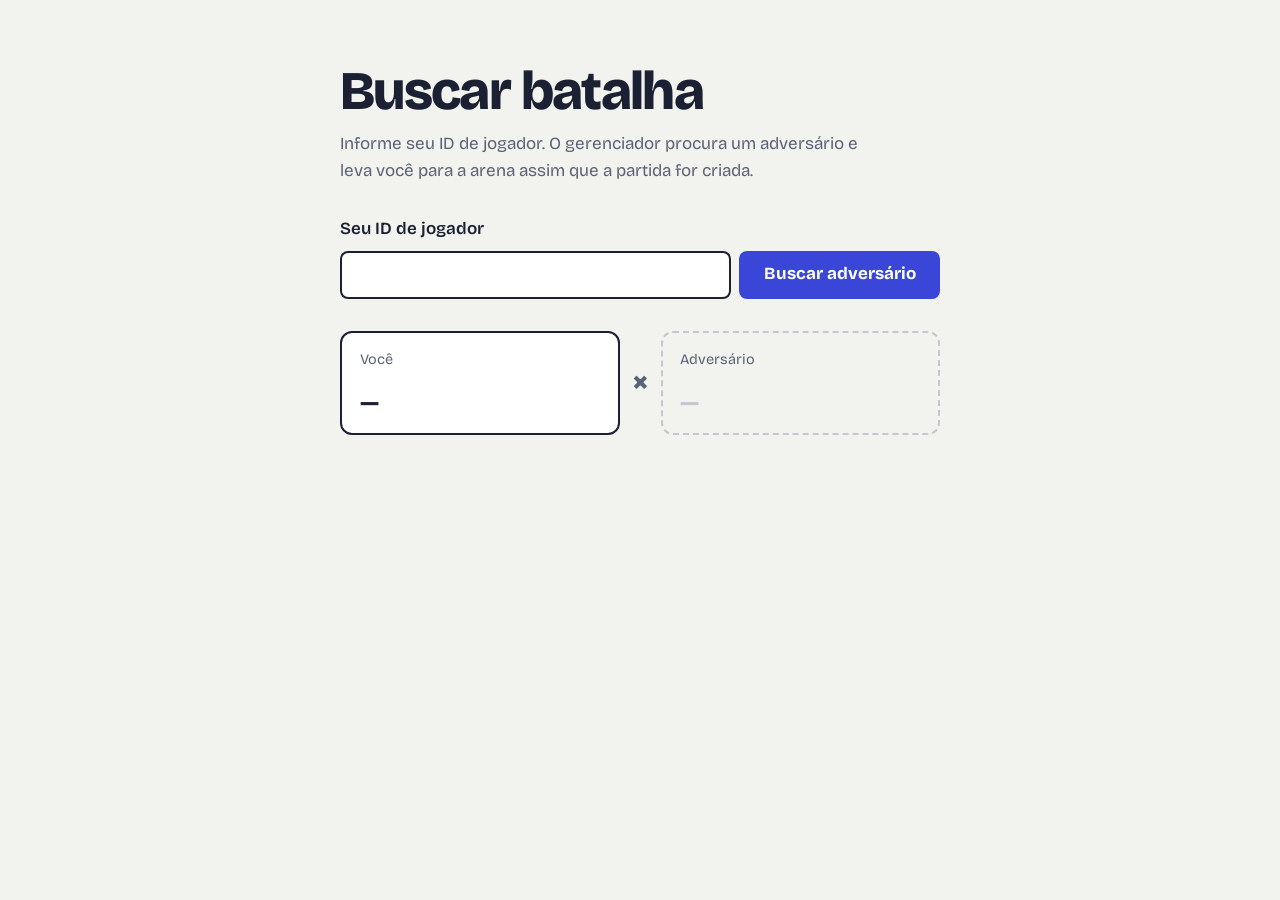
==== src/components/index.html @ 2b29746b "feat: frontend da batalha" ====
<!DOCTYPE html>
<html lang="pt-BR">
<head>
  <meta charset="utf-8">
  <meta name="viewport" content="width=device-width, initial-scale=1">
  <title>Buscar batalha</title>
  <link rel="preconnect" href="https://fonts.googleapis.com">
  <link rel="preconnect" href="https://fonts.gstatic.com" crossorigin>
  <link rel="stylesheet" href="https://fonts.googleapis.com/css2?family=Bricolage+Grotesque:opsz,wght@12..96,400..800&display=swap">
  <link rel="stylesheet" href="estilo.css">
</head>
<body>
  <main>
    <h1>Buscar batalha</h1>
    <p class="intro">Informe seu ID de jogador. O gerenciador procura um adversário e leva você para a arena assim que a partida for criada.</p>

    <form id="form">
      <label for="idJogador">Seu ID de jogador</label>
      <div class="campo">
        <input id="idJogador" name="idJogador" autocomplete="off" required>
        <button id="buscar" type="submit">Buscar adversário</button>
      </div>
    </form>

    <section class="versus" aria-label="Pareamento">
      <div class="slot">
        <span class="rotulo">Você</span>
        <strong id="idVoce">—</strong>
      </div>
      <div class="x" aria-hidden="true">×</div>
      <div class="slot slot-adv vazio" id="slotAdv">
        <span class="rotulo">Adversário</span>
        <strong id="idAdv">—</strong>
      </div>
    </section>

    <p id="msg" class="msg" role="status" aria-live="polite"></p>
    <p id="nota" class="nota" hidden>Você continua na fila até alguém entrar. O gerenciador ainda não tem uma rota para sair dela.</p>
  </main>

  <script src="config.js"></script>
  <script src="api.js"></script>
  <script>
    const $ = (seletor) => document.querySelector(seletor);
    const form = $("#form");
    const entrada = $("#idJogador");
    const botao = $("#buscar");
    const msg = $("#msg");

    // sessionStorage é por aba: duas abas podem ser dois jogadores diferentes.
    entrada.value =
      new URLSearchParams(location.search).get("jogador") ||
      sessionStorage.getItem("jogador") ||
      "";

    function mostrar(texto, tipo) {
      msg.textContent = texto;
      msg.className = tipo === "erro" ? "msg erro" : "msg";
    }

    function estadoAdversario(estado, id) {
      $("#slotAdv").className = `slot slot-adv ${estado}`;
      $("#idAdv").textContent = id ?? (estado === "procurando" ? "Procurando…" : "—");
    }

    function travar(travado) {
      botao.disabled = travado;
      entrada.disabled = travado;
    }

    // Entra na fila. Quem completa o par recebe a partida na hora (201);
    // quem chegou primeiro recebe 202 e precisa consultar até a partida aparecer.
    async function buscarPartida(idJogador) {
      const conhecidas = new Set((await historico(idJogador)).map((p) => p.id));

      const r = await chamarGestao("/partidas/fila", {
        method: "POST",
        headers: { "Content-Type": "application/json" },
        body: JSON.stringify({ idJogador }),
      });

      if (r.status === 201) return r.corpo;

      if (r.status !== 202) {
        // Já existe uma partida em andamento para esse jogador: volta para ela.
        if (/ja esta em uma partida/i.test(r.corpo?.erro || "")) {
          const ativa = (await historico(idJogador)).find((p) => p.status !== "FINALIZADA");
          if (ativa) return ativa;
        }
        throw new Error(r.corpo?.erro || "O gerenciador recusou o pedido.");
      }

      $("#nota").hidden = false;
      const inicio = Date.now();
      while (true) {
        const segundos = Math.round((Date.now() - inicio) / 1000);
        mostrar(`Na fila há ${segundos} s, aguardando outro jogador…`);
        await esperar(INTERVALO_MS);
        try {
          const nova = (await historico(idJogador)).find((p) => !conhecidas.has(p.id));
          if (nova) return nova;
        } catch {
          mostrar("Reconectando ao gerenciador…");
        }
      }
    }

    form.addEventListener("submit", async (evento) => {
      evento.preventDefault();
      const idJogador = entrada.value.trim();
      if (!idJogador) {
        mostrar("Informe seu ID de jogador.", "erro");
        entrada.focus();
        return;
      }

      sessionStorage.setItem("jogador", idJogador);
      $("#idVoce").textContent = idJogador;
      estadoAdversario("procurando");
      mostrar("Entrando na fila…");
      travar(true);

      try {
        const partida = await buscarPartida(idJogador);
        estadoAdversario("achou", adversarioDe(partida, idJogador));
        $("#nota").hidden = true;
        mostrar("Adversário encontrado. Indo para a arena…");
        setTimeout(() => { location.href = urlDaArena(partida.id, idJogador); }, 1200);
      } catch (erro) {
        estadoAdversario("vazio");
        $("#nota").hidden = true;
        mostrar(erro.message, "erro");
        travar(false);
      }
    });
  </script>
</body>
</html>
---- src/components/estilo.css ----
:root {
  --piso: #f2f3ee;
  --tinta: #1b2132;
  --apagado: #5b6275;
  --linha: #c3c7d2;
  --acao: #3a46d8;
  --acao-escura: #2b35b0;
  --espera: #ffd23f;
  --achou: #2ec4b6;
  --erro: #b3261e;
}

* { box-sizing: border-box; }

body {
  margin: 0;
  background: var(--piso);
  color: var(--tinta);
  font: 400 1.0625rem/1.55 "Bricolage Grotesque", system-ui, -apple-system, "Segoe UI", sans-serif;
}

main {
  max-width: 40rem;
  margin: 0 auto;
  padding: clamp(1.5rem, 6vw, 4rem) 1.25rem 4rem;
}

h1 {
  margin: 0 0 0.75rem;
  font-size: clamp(2.1rem, 7vw, 3.4rem);
  line-height: 1.02;
  letter-spacing: -0.03em;
  font-weight: 800;
}

.intro { margin: 0 0 2rem; max-width: 34rem; color: var(--apagado); }

form { display: grid; gap: 0.5rem; margin-bottom: 2rem; }
label { font-weight: 600; }
.campo { display: flex; flex-wrap: wrap; gap: 0.5rem; }

input {
  flex: 1 1 12rem;
  min-height: 3rem;
  padding: 0 0.9rem;
  font: inherit;
  color: var(--tinta);
  background: #fff;
  border: 2px solid var(--tinta);
  border-radius: 0.5rem;
}

button,
.botao {
  display: inline-flex;
  align-items: center;
  min-height: 3rem;
  padding: 0 1.4rem;
  font: inherit;
  font-weight: 700;
  color: #fff;
  background: var(--acao);
  border: 2px solid var(--acao);
  border-radius: 0.5rem;
  cursor: pointer;
  text-decoration: none;
}
button:hover,
.botao:hover { background: var(--acao-escura); border-color: var(--acao-escura); }
button:disabled { opacity: 0.55; cursor: not-allowed; }
:focus-visible { outline: 3px solid var(--tinta); outline-offset: 3px; }

/* Faixa "você × adversário": é o centro das duas telas. */
.versus {
  display: grid;
  grid-template-columns: 1fr auto 1fr;
  gap: 0.75rem;
  margin: 0 0 1.25rem;
}
.slot {
  display: flex;
  flex-direction: column;
  justify-content: space-between;
  min-height: 6.5rem;
  padding: 1rem 1.1rem;
  background: #fff;
  border: 2px solid var(--tinta);
  border-radius: 0.75rem;
  overflow-wrap: anywhere;
}
.slot .rotulo { color: var(--apagado); font-size: 0.9rem; }
.slot strong { font-size: 1.5rem; line-height: 1.15; letter-spacing: -0.01em; }
.x { align-self: center; font-size: 2rem; font-weight: 800; color: var(--apagado); }

.slot-adv.vazio { background: transparent; border-style: dashed; border-color: var(--linha); }
.slot-adv.vazio strong { color: var(--linha); }
.slot-adv.procurando {
  background: var(--espera);
  border-style: dashed;
  animation: pulsa 1.4s ease-in-out infinite;
}
.slot-adv.achou { background: var(--achou); }
@keyframes pulsa { 50% { background: #fff0a8; } }
@media (prefers-reduced-motion: reduce) { .slot-adv.procurando { animation: none; } }

.msg { min-height: 1.6em; margin: 0; }
.msg.erro { color: var(--erro); font-weight: 600; }
.nota { margin: 0.5rem 0 0; color: var(--apagado); font-size: 0.95rem; }

/* Arena */
.arena { margin-top: 2rem; padding-top: 1.25rem; border-top: 2px solid var(--tinta); }
.arena h2 { margin: 0 0 0.5rem; font-size: 1.6rem; letter-spacing: -0.02em; }
.placar { margin: 0.25rem 0 0.75rem; font-size: 2.4rem; font-weight: 800; letter-spacing: -0.02em; }
.arena code { font-size: 0.9rem; color: var(--apagado); overflow-wrap: anywhere; }
.arena .botao { margin-top: 1rem; }

@media (max-width: 30rem) {
  .versus { grid-template-columns: 1fr; }
  .x { justify-self: center; }
}
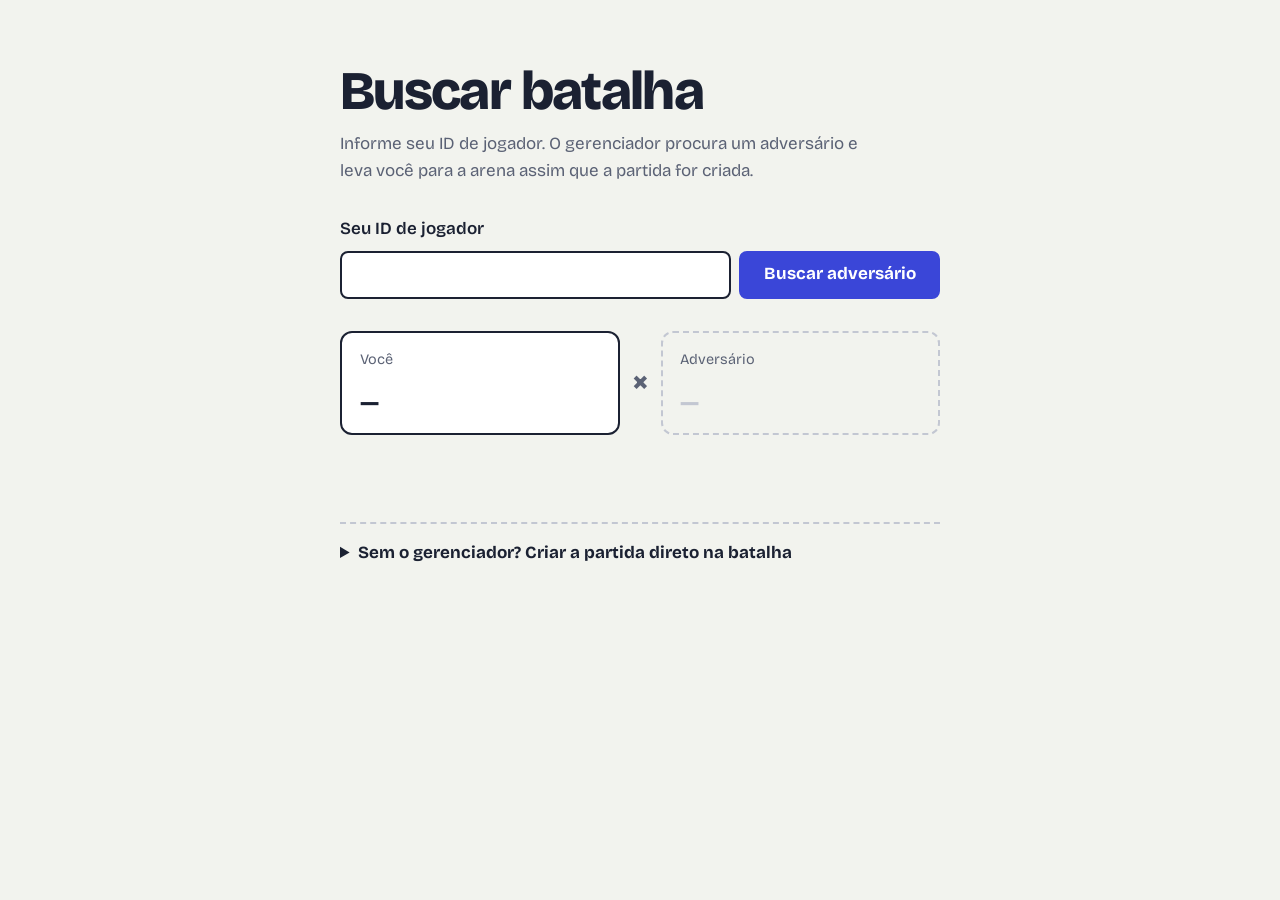
==== commit 15ed9c9f: "feat: batalha funcionando de ponta a ponta + integração do frontend - Partida com 5 rodadas, revezam" ====
--- a/src/components/index.html
+++ b/src/components/index.html
@@ -36,6 +36,19 @@
 
     <p id="msg" class="msg" role="status" aria-live="polite"></p>
     <p id="nota" class="nota" hidden>Você continua na fila até alguém entrar. O gerenciador ainda não tem uma rota para sair dela.</p>
+
+    <details class="local">
+      <summary>Sem o gerenciador? Criar a partida direto na batalha</summary>
+      <form id="formLocal">
+        <label for="idAdvLocal">ID do adversário</label>
+        <div class="campo">
+          <input id="idAdvLocal" autocomplete="off" required>
+          <button type="submit">Criar partida local</button>
+        </div>
+      </form>
+      <p id="msgLocal" class="msg" role="status" aria-live="polite"></p>
+      <ul id="linksLocal" class="links-local"></ul>
+    </details>
   </main>
 
   <script src="config.js"></script>
@@ -133,6 +146,41 @@
         travar(false);
       }
     });
+
+    // Modo local: cria a partida direto no S03_Batalha (POST /batalhas), como o gerenciador faria.
+    $("#formLocal").addEventListener("submit", async (evento) => {
+      evento.preventDefault();
+      const eu = entrada.value.trim();
+      const adv = $("#idAdvLocal").value.trim();
+      const msgLocal = $("#msgLocal");
+      $("#linksLocal").replaceChildren();
+      if (!eu || eu === adv) {
+        msgLocal.textContent = "Preencha seu ID lá em cima e um adversário diferente.";
+        msgLocal.className = "msg erro";
+        return;
+      }
+      const idPartida = `local-${Date.now().toString(36)}`;
+      try {
+        const r = await chamarBatalha("/batalhas", postJson({ idPartida, idJogador1: eu, idJogador2: adv }));
+        if (!r.ok) throw new Error(r.corpo?.detail || r.corpo?.erro || "A batalha recusou a partida.");
+      } catch (erro) {
+        msgLocal.textContent = erro.message;
+        msgLocal.className = "msg erro";
+        return;
+      }
+      sessionStorage.setItem("jogador", eu);
+      msgLocal.className = "msg";
+      msgLocal.textContent = "Partida criada. Abra o link do adversário em outra aba (ou outro computador).";
+      for (const id of [eu, adv]) {
+        const a = document.createElement("a");
+        a.href = urlDaArena(idPartida, id);
+        a.textContent = id === eu ? `Entrar como ${id}` : `Abrir como ${id}`;
+        if (id !== eu) a.target = "_blank";
+        const li = document.createElement("li");
+        li.append(a);
+        $("#linksLocal").append(li);
+      }
+    });
   </script>
 </body>
 </html>
--- a/src/components/estilo.css
+++ b/src/components/estilo.css
@@ -11,6 +11,7 @@
 }
 
 * { box-sizing: border-box; }
+[hidden] { display: none !important; }
 
 body {
   margin: 0;
@@ -118,3 +119,10 @@
   .versus { grid-template-columns: 1fr; }
   .x { justify-self: center; }
 }
+
+/* Modo local (sem gerenciador) */
+.local { margin-top: 2.5rem; padding-top: 1rem; border-top: 2px dashed var(--linha); }
+.local summary { font-weight: 700; cursor: pointer; }
+.local form { margin: 1rem 0 0.5rem; }
+.links-local { margin: 0; padding-left: 1.2rem; }
+.links-local a { color: var(--acao); font-weight: 700; }
